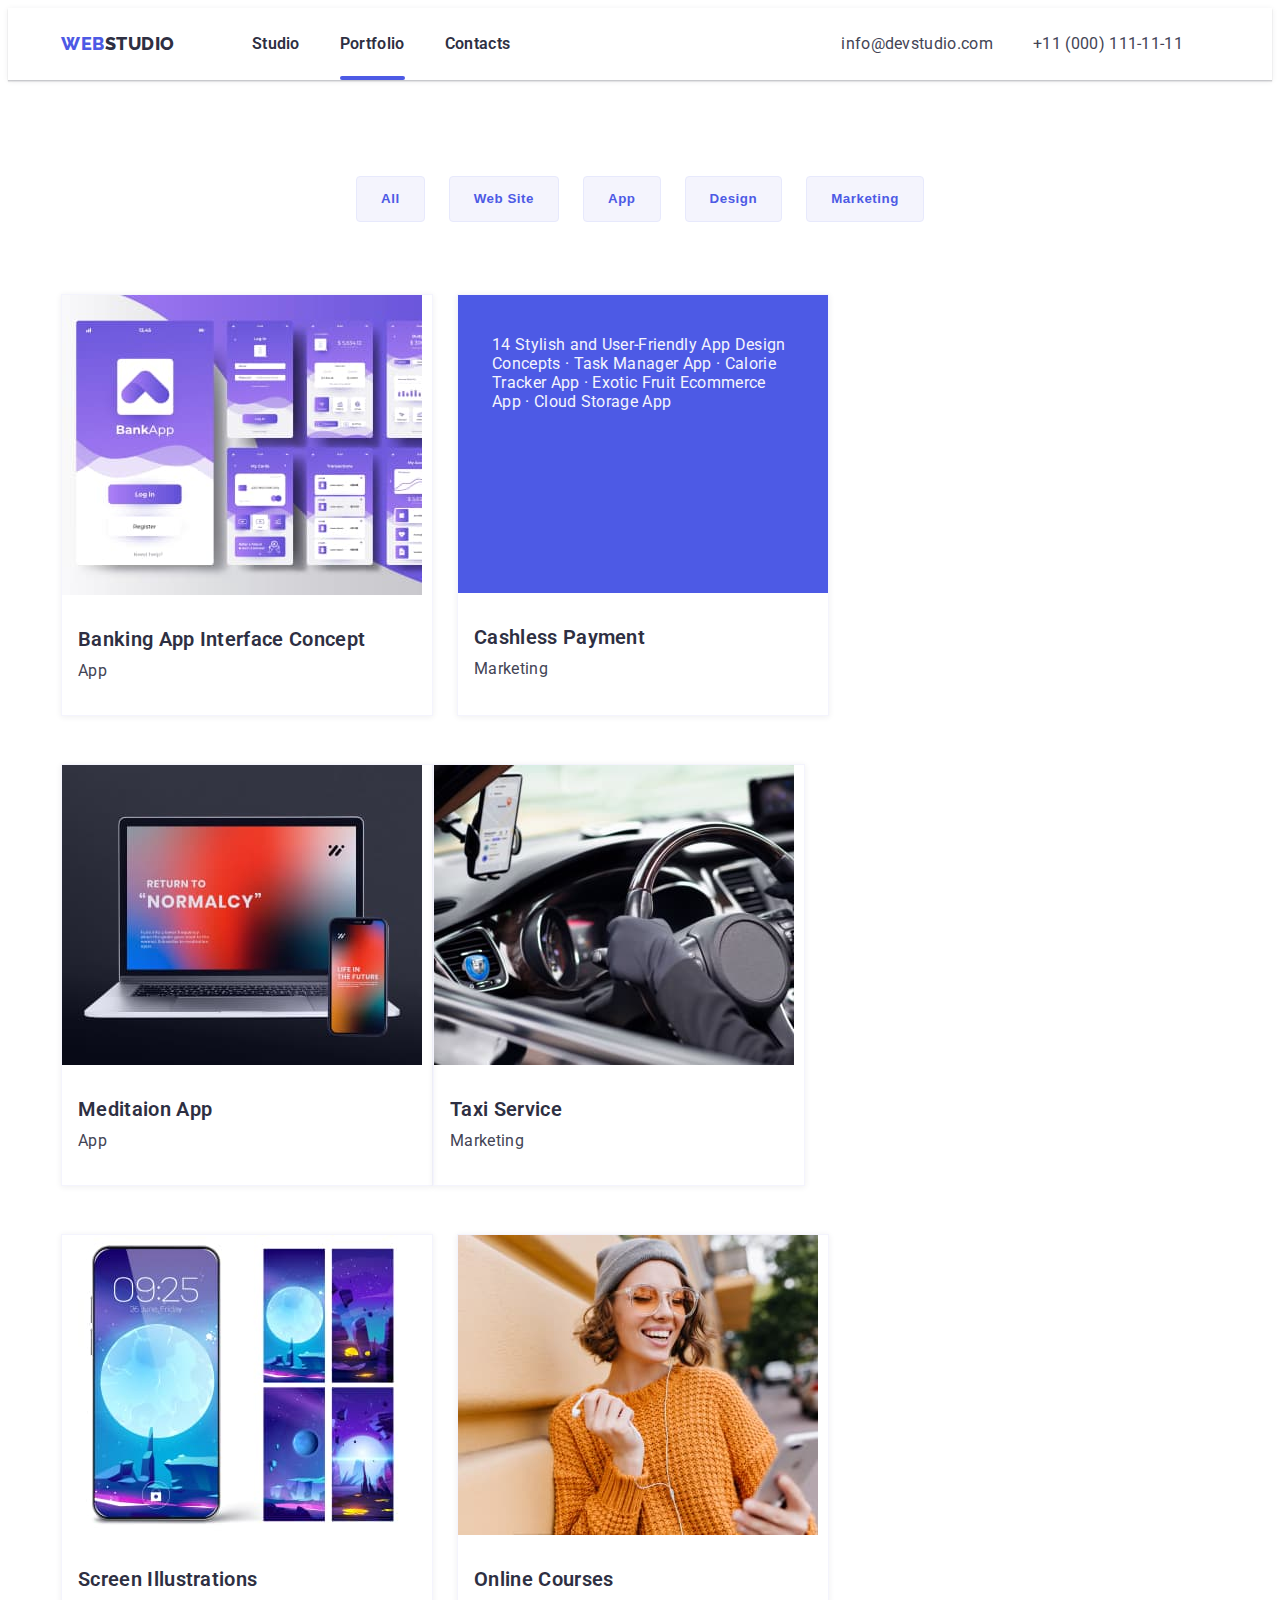
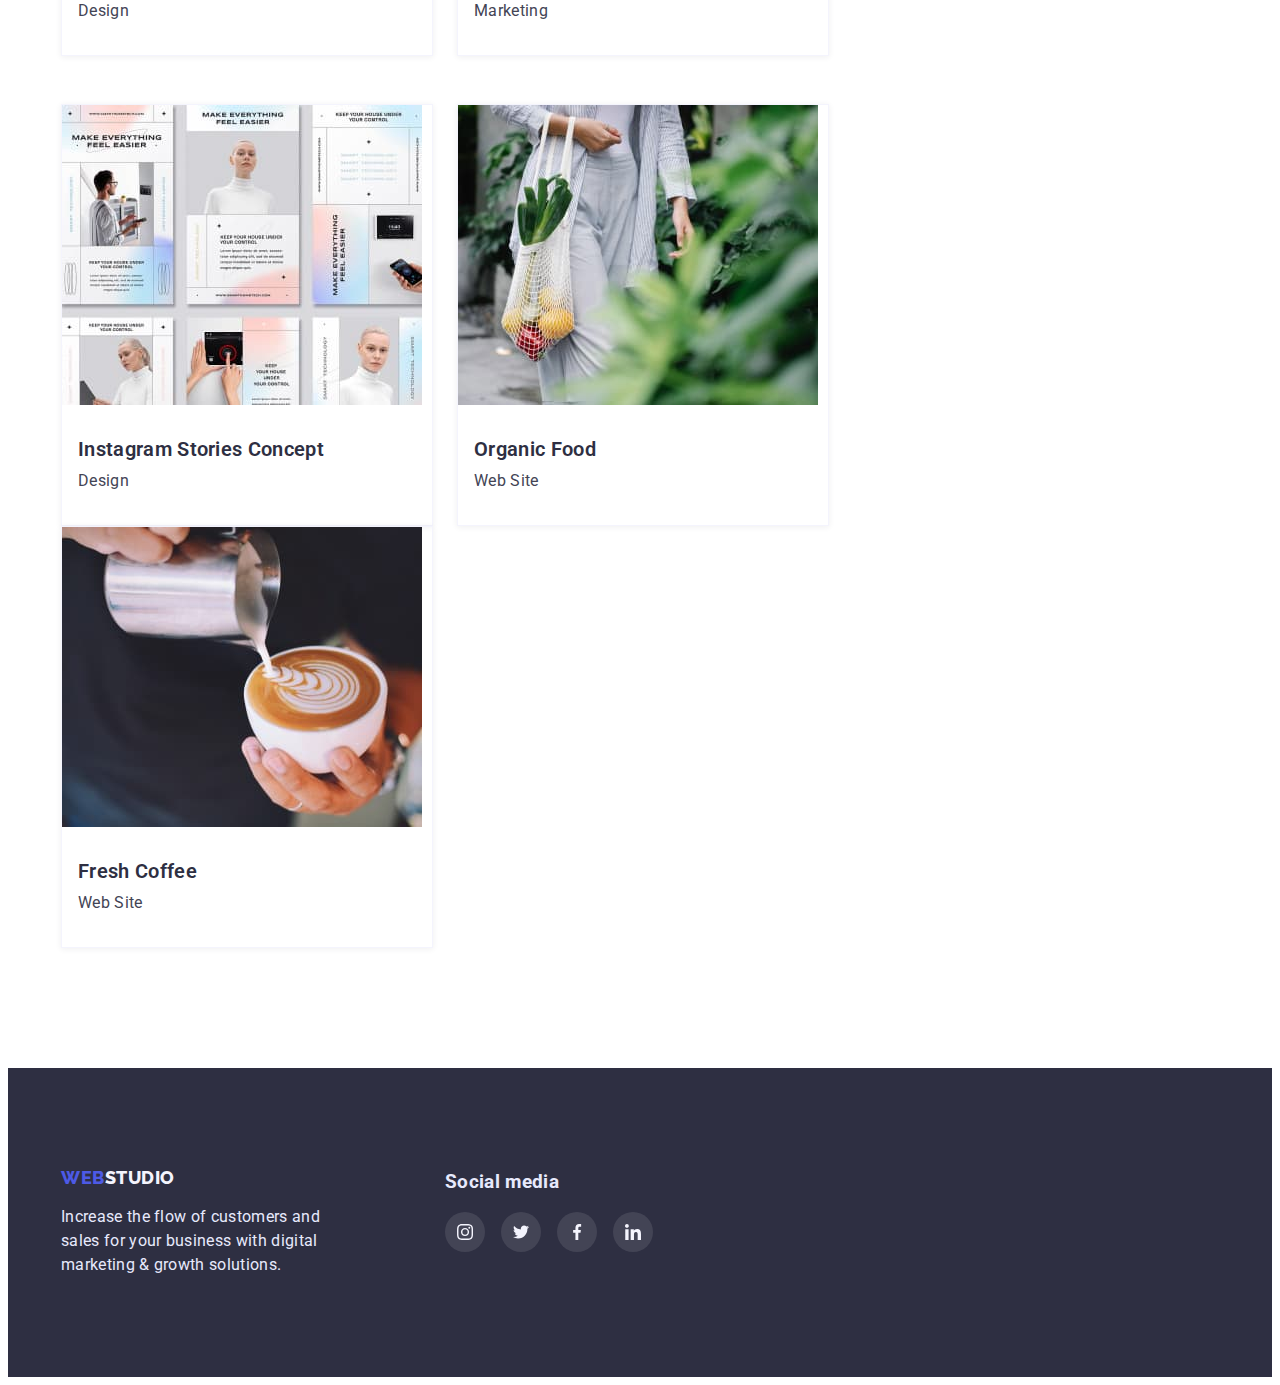
==== portfolio.html @ f709241f "Добавил анимацию" ====
<!DOCTYPE html>
<html lang="en">

<head>
	<meta charset="UTF-8">
	<meta http-equiv="X-UA-Compatible" content="IE=edge">
	<meta name="viewport" content="width=device-width, initial-scale=1.0">
	<link rel="preconnect" href="https://fonts.googleapis.com">
	<link rel="preconnect" href="https://fonts.gstatic.com" crossorigin>
	<link href="https://fonts.googleapis.com/css2?family=Raleway:wght@700&family=Roboto:wght@400;500;700;900&display=swap"
		rel="stylesheet">
	<link rel="stylesheet" href="https://cdnjs.cloudflare.com/ajax/libs/modern-normalize/1.1.0/modern-normalize.min.css"
		integrity="sha512-wpPYUAdjBVSE4KJnH1VR1HeZfpl1ub8YT/NKx4PuQ5NmX2tKuGu6U/JRp5y+Y8XG2tV+wKQpNHVUX03MfMFn9Q=="
		crossorigin="anonymous" referrerpolicy="no-referrer">
	<link rel="stylesheet" href="./css/styles.css">
	<title>Портфоліо</title>
</head>

<body>

	<!-- Навигация -->
	<header class="page-header">
		<div class="container flex">
			<nav class="page-nav flex">
				<a href="./index.html" class="logo"><span>Web</span>Studio</a>
				<ul class="nav-items flex">
					<li class="item">
						<a href="./index.html" class="link">Studio</a>
					</li>
					<li class="item">
						<a href="./portfolio.html" class="link current">Portfolio</a>
					</li>
					<li class="item">
						<a href="" class="link">Contacts</a>
					</li>
				</ul>
			</nav>
			<ul class="menu-contacts flex">
				<li class="item">
					<a href="mailto:info@devstudio.com" class="link">info@devstudio.com</a>
				</li>
				<li class="item">
					<a href="tel:+110001111111" class="link">+11 (000) 111-11-11</a>
				</li>
			</ul>
		</div>
	</header>

	<main class="portfolio section">
		<div class="container">
			<!-- Фильтр -->
			<ul class="filter-buttons flex">
				<li class="item"><button class="button" type="button">All</button></li>
				<li class="item"><button class="button" type="button">Web Site</button></li>
				<li class="item"><button class="button" type="button">App</button></li>
				<li class="item"><button class="button" type="button">Design</button></li>
				<li class="item"><button class="button" type="button">Marketing</button></li>
			</ul>

			<!-- Карточки -->
			<section class="project-cards">
				<ul class="project-cards">
					<li class="card">
						<img src="./images/bank-app.jpg" class="image" width="360" alt="Banking App Interface image">
						<div class="block">
							<h3 class="title">Banking App Interface Concept</h3>
							<p class="text">App</p>
						</div>
					</li>
					<li class="card">
						<!-- <img src="" class="image" width="360" alt=""> -->
						<div class="block-tmp">
							<p class="text-tmp">14 Stylish and User-Friendly App Design Concepts · Task Manager App · Calorie
								Tracker
								App
								· Exotic Fruit Ecommerce App ·
								Cloud Storage App</p>
						</div>
						<div class="block">
							<h3 class="title">Cashless Payment</h3>
							<p class="text">Marketing</p>
						</div>
					</li>
					<li class="card">
						<img src="./images/meditaion-app.jpg" class="image" width="360" alt="Meditaion App image">
						<div class="block">
							<h3 class="title">Meditaion App</h3>
							<p class="text">App</p>
						</div>
					</li>
					<li class="card">
						<img src="./images/taxi-service.jpg" class="image" width="360" alt="Taxi Service image">
						<div class="block">
							<h3 class="title">Taxi Service</h3>
							<p class="text">Marketing</p>
						</div>
					</li>
					<li class="card">
						<img src="./images/screen-illustrations.jpg" class="image" width="360" alt="Screen Illustrations image">
						<div class="block">
							<h3 class="title">Screen Illustrations</h3>
							<p class="text">Design</p>
						</div>
					</li>
					<li class="card">
						<img src="./images/online-courses.jpg" class="image" width="360" alt="Online Courses image">
						<div class="block">
							<h3 class="title">Online Courses</h3>
							<p class="text">Marketing</p>
						</div>
					</li>
					<li class="card">
						<img src="./images/instagram-stories-concept.jpg" class="image" width="360"
							alt="Instagram Stories Concept image">
						<div class="block">
							<h3 class="title">Instagram Stories Concept</h3>
							<p class="text">Design</p>
						</div>
					</li>
					<li class="card">
						<img src="./images/organic-food.jpg" class="image" width="360" alt="Organic Food image">
						<div class="block">
							<h3 class="title">Organic Food</h3>
							<p class="text">Web Site</p>
						</div>
					</li>
					<li class="card">
						<img src="./images/fresh-coffee.jpg" class="image" width="360" alt="Fresh Coffee image">
						<div class="block">
							<h3 class="title">Fresh Coffee</h3>
							<p class="text">Web Site</p>
						</div>
					</li>
				</ul>
			</section>
		</div>
	</main>

	<!-- Подвал -->
	<footer class="page-footer section">
		<div class="page-footer container">
			<div class="flex">
				<div class="logo-block">
					<a href="" class="logo footer"><span>Web</span>Studio</a>
					<p class="text footer">Increase the flow of customers and sales for your business with digital marketing &
						growth
						solutions.</p>
				</div>
				<div class="social-icons footer">
					<h3 class="title">Social media</h3>
					<ul class="list">
						<li class="item">
							<a class="link" href="">
								<svg class="icon">
									<use href="./images/icons.svg#icon-instagram"></use>
								</svg>
							</a>
						</li>
						<li class="item">
							<a class="link" href="">
								<svg class="icon">
									<use href="./images/icons.svg#icon-twitter"></use>
								</svg>
							</a>
						</li>
						<li class="item">
							<a class="link" href="">
								<svg class="icon">
									<use href="./images/icons.svg#icon-facebook"></use>
								</svg>
							</a>
						</li>
						<li class="item">
							<a class="link" href="">
								<svg class="icon">
									<use href="./images/icons.svg#icon-linkedin"></use>
								</svg>
							</a>
						</li>
					</ul>
				</div>
			</div>
		</div>
	</footer>
</body>

</html>
---- css/styles.css ----
/* Переменные */
:root {
	--brand-color: #4D5AE5;
	--heading-color: #2E2F42;
	--body-color: #434455;
	--raleway: 'Raleway', sans-serif;
	--roboto: 'Roboto', sans-serif;
}

body {
	color: var(--heading-color);
	font-family: var(--roboto);
	font-size: 16px;
	letter-spacing: 0.02em;
}

h1,
h2,
h3,
h4,
h5,
h6,
ul,
p {
	margin-top: 0;
	margin-bottom: 0;
}

a {
	text-decoration: none;
}

ul {
	list-style: none;
	padding: 0;
}

.container {
	width: 1158px;
	padding: 0 15px;
	margin: 0 auto;
	align-items: center;
}

.flex {
	display: flex;
}

.section {
	padding: 120px 0;
}

/* Хедер */
.page-header {
	margin: 0 auto;
	box-shadow:
		0px 2px 1px rgba(46, 47, 66, 0.08),
		0px 1px 1px rgba(46, 47, 66, 0.16),
		0px 1px 6px rgba(46, 47, 66, 0.08);
}

/* Логотип */
.logo {
	display: block;
	padding: 24px 0;
	margin-right: 77px;
	color: var(--heading-color);
	font-family: var(--raleway);
	font-size: 18px;
	font-weight: 800;
	line-height: 1.33;
	text-transform: uppercase;
	letter-spacing: 0.03em;
}

.logo span {
	color: var(--brand-color);
}

.logo:hover,
.logo:focus,
.logo.footer:hover,
.logo.footer:focus {
	color: var(--body-color);
	transition: color 250ms cubic-bezier(0.4, 0, 0.2, 1);
}

/* Навигация */
.nav-items .link {
	position: relative;
	display: block;
	color: var(--heading-color);
	font-weight: 600;
	line-height: 1.5;
	padding: 24px 0;
}

.nav-items .item+.item {
	margin-left: 40px;
}

.link.current::after {
	content: '';
	position: absolute;
	opacity: 1;
	left: 0;
	bottom: 0;
	width: 100%;
	height: 4px;
	background-color: var(--brand-color);
	border-radius: 2px;
}

.nav-items .link:hover,
.nav-items .link:focus {
	color: var(--brand-color);
	transition: color 250ms cubic-bezier(0.4, 0, 0.2, 1);
}

/* Контакты */
.menu-contacts {
	margin-left: 331px;
}

.menu-contacts .link {
	display: block;
	color: var(--body-color);
	line-height: 1.5;
	padding: 24px 0;
}

.menu-contacts .item+.item {
	margin-left: 40px;
}

.menu-contacts .link:hover,
.menu-contacts .link:focus {
	color: var(--brand-color);
	transition: color 250ms cubic-bezier(0.4, 0, 0.2, 1);
}

/* Кнопки */
.filter-buttons .button,
.hero .button {
	color: var(--brand-color);
	background: #F4F4FD;
	border: 1px solid #E7E9FC;
	border-radius: 4px;
	font-weight: 600;
	line-height: 1.5;
	letter-spacing: 0.04em;
	cursor: pointer;
}

.hero .button {
	width: 170px;
	height: 51px;
}

.hero .button:hover,
.hero .button:focus {
	box-shadow:
		0px 1px 6px rgba(46, 47, 66, 0.08),
		0px 1px 1px rgba(46, 47, 66, 0.16),
		0px 2px 1px rgba(46, 47, 66, 0.08);
	transition: box-shadow 250ms cubic-bezier(0.4, 0, 0.2, 1);
}

.hero .button:active {
	background-color: #404BBF;
	box-shadow: 0px 4px 4px rgba(0, 0, 0, 0.15);
}

.button:hover,
.button:focus {
	color: #FFFFFF;
	border: 1px solid transparent;
	background-color: var(--brand-color);
	transition: background-color 250ms cubic-bezier(0.4, 0, 0.2, 1);
}

.filter-buttons {
	margin-bottom: 72px;
	align-items: center;
	justify-content: center;
}

.filter-buttons .button {
	padding: 12px 24px;
}

.filter-buttons .button:hover,
.filter-buttons .button:focus {
	box-shadow:
		0px 3px 1px rgba(0, 0, 0, 0.1),
		0px 2px 1px rgba(0, 0, 0, 0.08),
		0px 2px 2px rgba(0, 0, 0, 0.12);
	transition: box-shadow 250ms cubic-bezier(0.4, 0, 0.2, 1);
}

/* ЗАГОЛОВКИ */
/* H1 title*/
.hero .heading {
	color: #FFFFFF;
	font-size: 56px;
	font-weight: 600;
	line-height: 1.07;
	margin-bottom: 48px;
	width: 492px;
	margin-left: auto;
	margin-right: auto;
}

/* H2 titles */
.features-examples .heading,
.team-cards .heading {
	font-size: 36px;
	font-weight: 600;
	line-height: 1.11;
}

/* H3 titles */
.project-cards .title,
.features-desc .title,
.team-cards .title {
	color: var(--heading-color);
	font-size: 20px;
	font-weight: 600;
	line-height: 1.2;
	margin-bottom: 8px;
}

/* p text */
.project-cards .text,
.features-desc .text,
.team-cards .text {
	color: var(--body-color);
	line-height: 1.5;
	letter-spacing: 0.02em;
}

/* Наша команда */
.team-list .block {
	padding: 32px 0 30px;
}

.project-cards .block {
	padding: 32px 0;
}

.team-list>.item {
	box-shadow:
		0px 1px 6px rgba(46, 47, 66, 0.08),
		0px 1px 1px rgba(46, 47, 66, 0.16),
		0px 2px 1px rgba(46, 47, 66, 0.08);
	border-radius: 0px 0px 4px 4px;
}

.examples-list .image,
.team-list .image,
.project-cards .image {
	display: block;
}

.page-hero {
	max-width: 1600px;
	margin: 0 auto;
	background-image:
		linear-gradient(to right, #2e2f42b3, #2e2f42b3),
		url(../images/people-office.jpg);
	background-size: cover;
	background-repeat: no-repeat;
	text-align: center;
	background-color: var(--heading-color);
}

.hero.container {
	display: inherit;
	text-align: center;
	padding: 192px 0;
}

.features-list .item {
	width: 264px;
}

.features-list .item+.item,
.examples-list .item+.item,
.team-list .item+.item,
.filter-buttons .item+.item {
	margin-left: 24px;
}

/* Карточки */
.portfolio.section {
	padding: 96px 0 120px;
}

.project-cards {
	display: flex;
	flex-wrap: wrap;
}

.project-cards .image {
	max-width: 100%;
}

.project-cards .card {
	flex-basis: calc((100% - 48px) / 3);
	width: 360px;
	margin-right: 24px;
	margin-bottom: 48px;
	border: 0.5px solid #F4F4FD;
	box-shadow: 0px 1px 6px rgba(46, 47, 66, 0.08);
}

.project-cards .card:nth-child(3n) {
	margin-right: 0px;
}

.project-cards .card:nth-last-child(-n + 3) {
	margin-bottom: 0px;
}

.project-cards .title,
.project-cards .text {
	margin-left: 16px;
}

/* Временная заглушка карточки */
.project-cards .block-tmp {
	background-color: var(--brand-color);
	height: 298px;
}

.card .text-tmp {
	color: #F4F4FD;
	padding: 40px 34px 164px;
}

.project-cards .card:hover,
.project-cards .card:focus {
	border: 0.5px solid #F4F4FD;
	box-shadow:
		0px 1px 6px rgba(46, 47, 66, 0.08),
		0px 1px 1px rgba(46, 47, 66, 0.16),
		0px 2px 1px rgba(46, 47, 66, 0.08);
	transition: box-shadow 250ms cubic-bezier(0.4, 0, 0.2, 1);
}

.features-examples {
	display: inherit;
	text-align: center;
	padding-top: 0;
}

.features-examples .heading,
.team-cards .heading,
.customers .heading {
	margin-bottom: 72px;
}

.team-cards.section {
	margin: 0 auto;
	background-color: #F4F4FD;
}

.team-cards {
	display: inherit;
	text-align: center;
}

.team-cards .text {
	margin-bottom: 12px;
}

.page-footer {
	margin: 0 auto;
	background-color: var(--heading-color);
}

.page-footer.section {
	padding: 100px 0;
}

.logo.footer {
	display: block;
	width: 115px;
	padding: 0;
	color: #F4F4FD;
	line-height: 1.16;
	margin-bottom: 16px;
}

.text.footer {
	color: #E7E9FC;
	line-height: 1.5;
	width: 264px;
}

.page-footer .title {
	color: #E7E9FC;
	line-height: 1.5;
	margin-bottom: 16px;
}

.feature-icon {
	display: flex;
	width: 264px;
	height: 112px;
	margin-bottom: 8px;
	justify-content: center;
	align-items: center;
	background: #F4F4FD;
	border-radius: 4px;
}

.social-icons .list {
	display: flex;
	justify-content: center;
	align-items: center;
}

.social-icons .link {
	display: flex;
	justify-content: center;
	align-items: center;
	background: var(--brand-color);
	width: 40px;
	height: 40px;
	border-radius: 50%;
}

.social-icons .icon {
	width: 16px;
	height: 16px;
}

.social-icons .link:hover,
.social-icons .link:focus,
.social-icons.footer .link:hover,
.social-icons.footer .link:focus {
	background: #31D0AA;
	transition: background 250ms cubic-bezier(0.4, 0, 0.2, 1);
}

.customers .heading {
	font-size: 36px;
	line-height: 42px;
	text-align: center;
	letter-spacing: 0.03em;
}

.customers .list {
	display: flex;
	justify-content: center;
	align-items: center;
}

.customers .item+.item {
	margin-left: 24px;
}

.customers .link {
	display: flex;
	justify-content: center;
	align-items: center;
	width: 168px;
	height: 88px;
	border: 1px solid #8E8F99;
	border-radius: 4px;
	fill: #8E8F99;
}

.customers .link:hover,
.customers .link:focus {
	border: 1px solid var(--brand-color);
	fill: var(--brand-color);
	transition: fill 250ms cubic-bezier(0.4, 0, 0.2, 1);
}

.social-icons.footer .item+.item {
	margin-left: 16px;
}

.social-icons.footer {
	margin-left: 120px;
	width: 208px;
}

.social-icons.footer .link {
	background: rgba(255, 255, 255, 0.1);
}
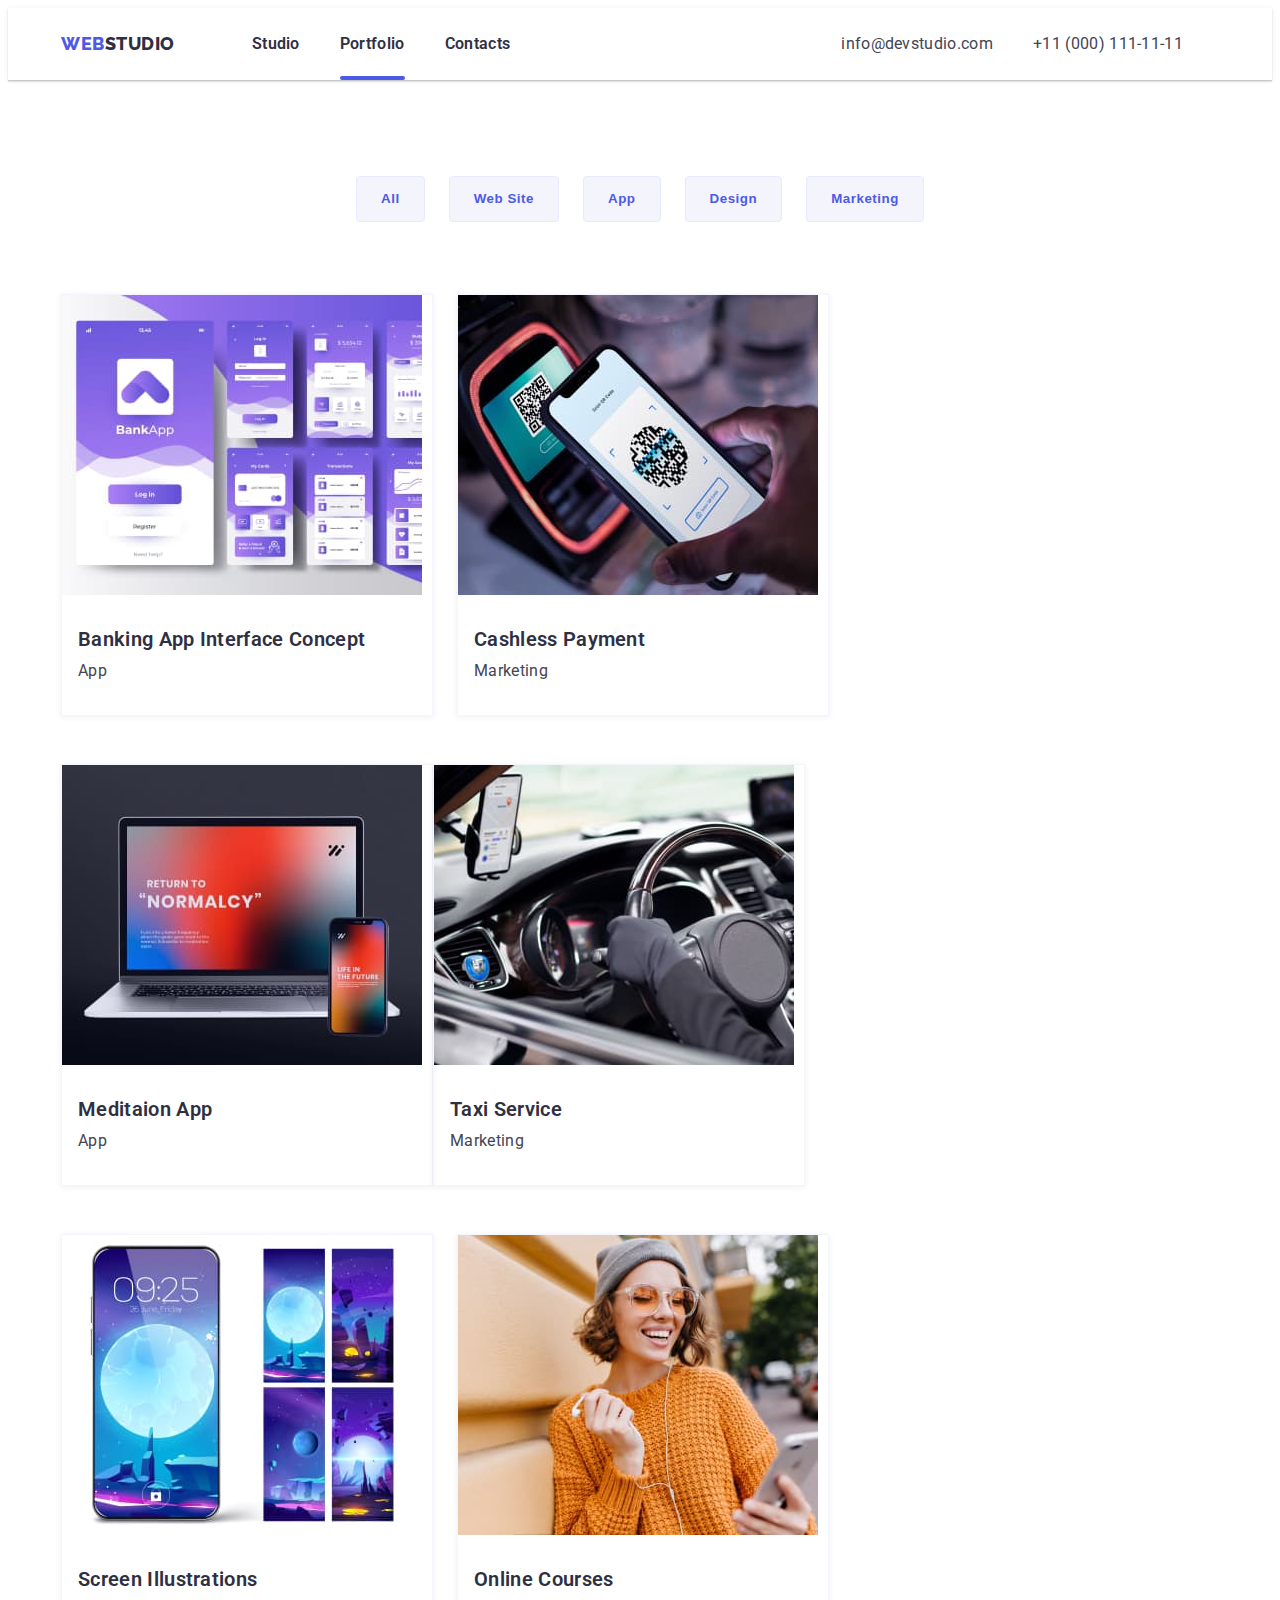
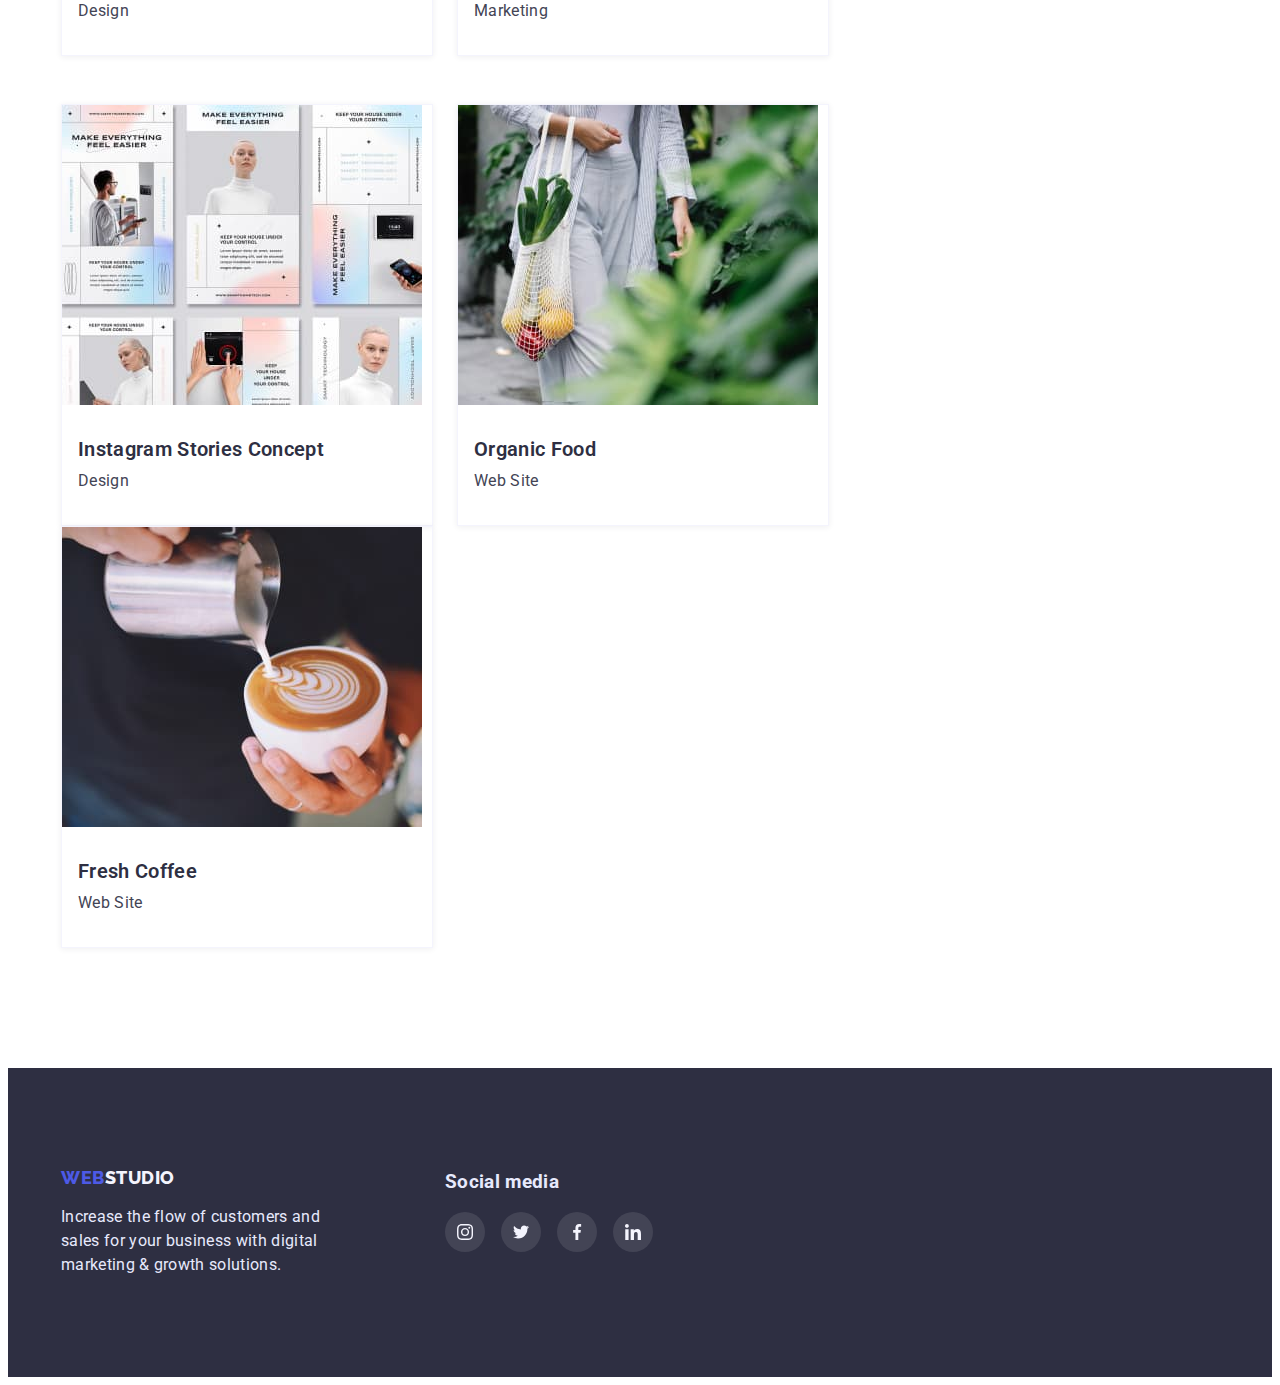
==== commit b2f38268: "Добавил overlay" ====
--- a/portfolio.html
+++ b/portfolio.html
@@ -61,75 +61,131 @@
 			<section class="project-cards">
 				<ul class="project-cards">
 					<li class="card">
-						<img src="./images/bank-app.jpg" class="image" width="360" alt="Banking App Interface image">
-						<div class="block">
-							<h3 class="title">Banking App Interface Concept</h3>
-							<p class="text">App</p>
+						<a href="">
+							<div class="img-block">
+								<img src="./images/bank-app.jpg" class="image" width="360" alt="Banking App Interface image">
+								<div class="overlay">
+									<p>Lorem ipsum dolor sit amet consectetur adipisicing elit. Corporis, eveniet.</p>
+								</div>
+							</div>
+							<div class="block">
+								<h3 class="title">Banking App Interface Concept</h3>
+								<p class="text">App</p>
+							</div>
+						</a>
+					</li>
+					<li class="card">
+						<a href="">
+							<div class="img-block">
+								<img src="./images/cashless-payment.jpg" class="image" width="360" alt="Cashless Payment">
+								<div class="overlay">
+									<p>Lorem ipsum dolor sit amet consectetur adipisicing elit. Corporis, eveniet.</p>
+								</div>
+							</div>
+							<div class="block">
+								<h3 class="title">Cashless Payment</h3>
+								<p class="text">Marketing</p>
+							</div>
+						</a>
+					</li>
+					<li class="card">
+						<a href="">
+							<div class="img-block">
+								<img src="./images/meditaion-app.jpg" class="image" width="360" alt="Meditaion App image">
+								<div class="overlay">
+									<p>Lorem ipsum dolor sit amet consectetur adipisicing elit. Corporis, eveniet.</p>
+								</div>
+							</div>
+							<div class="block">
+								<h3 class="title">Meditaion App</h3>
+								<p class="text">App</p>
+							</div>
+						</a>
+					</li>
+					<li class="card">
+						<a href="">
+							<div class="img-block">
+								<img src="./images/taxi-service.jpg" class="image" width="360" alt="Taxi Service image">
+								<div class="overlay">
+									<p>Lorem ipsum dolor sit amet consectetur adipisicing elit. Corporis, eveniet.</p>
+								</div>
+							</div>
+							<div class="block">
+								<h3 class="title">Taxi Service</h3>
+								<p class="text">Marketing</p>
+							</div>
+						</a>
+					</li>
+					<li class="card">
+						<a href=""></a>
+						<div class="img-block">
+							<img src="./images/screen-illustrations.jpg" class="image" width="360" alt="Screen Illustrations image">
+							<div class="overlay">
+								<p>Lorem ipsum dolor sit amet consectetur adipisicing elit. Corporis, eveniet.</p>
+							</div>
 						</div>
-					</li>
-					<li class="card">
-						<!-- <img src="" class="image" width="360" alt=""> -->
-						<div class="block-tmp">
-							<p class="text-tmp">14 Stylish and User-Friendly App Design Concepts · Task Manager App · Calorie
-								Tracker
-								App
-								· Exotic Fruit Ecommerce App ·
-								Cloud Storage App</p>
-						</div>
-						<div class="block">
-							<h3 class="title">Cashless Payment</h3>
-							<p class="text">Marketing</p>
-						</div>
-					</li>
-					<li class="card">
-						<img src="./images/meditaion-app.jpg" class="image" width="360" alt="Meditaion App image">
-						<div class="block">
-							<h3 class="title">Meditaion App</h3>
-							<p class="text">App</p>
-						</div>
-					</li>
-					<li class="card">
-						<img src="./images/taxi-service.jpg" class="image" width="360" alt="Taxi Service image">
-						<div class="block">
-							<h3 class="title">Taxi Service</h3>
-							<p class="text">Marketing</p>
-						</div>
-					</li>
-					<li class="card">
-						<img src="./images/screen-illustrations.jpg" class="image" width="360" alt="Screen Illustrations image">
 						<div class="block">
 							<h3 class="title">Screen Illustrations</h3>
 							<p class="text">Design</p>
 						</div>
-					</li>
-					<li class="card">
-						<img src="./images/online-courses.jpg" class="image" width="360" alt="Online Courses image">
-						<div class="block">
-							<h3 class="title">Online Courses</h3>
-							<p class="text">Marketing</p>
-						</div>
-					</li>
-					<li class="card">
-						<img src="./images/instagram-stories-concept.jpg" class="image" width="360"
-							alt="Instagram Stories Concept image">
-						<div class="block">
-							<h3 class="title">Instagram Stories Concept</h3>
-							<p class="text">Design</p>
-						</div>
-					</li>
-					<li class="card">
-						<img src="./images/organic-food.jpg" class="image" width="360" alt="Organic Food image">
-						<div class="block">
-							<h3 class="title">Organic Food</h3>
-							<p class="text">Web Site</p>
-						</div>
-					</li>
-					<li class="card">
-						<img src="./images/fresh-coffee.jpg" class="image" width="360" alt="Fresh Coffee image">
-						<div class="block">
-							<h3 class="title">Fresh Coffee</h3>
-							<p class="text">Web Site</p>
-						</div>
+						</a>
+					</li>
+					<li class="card">
+						<a href="">
+							<div class="img-block">
+								<img src="./images/online-courses.jpg" class="image" width="360" alt="Online Courses image">
+								<div class="overlay">
+									<p>Lorem ipsum dolor sit amet consectetur adipisicing elit. Corporis, eveniet.</p>
+								</div>
+							</div>
+							<div class="block">
+								<h3 class="title">Online Courses</h3>
+								<p class="text">Marketing</p>
+							</div>
+						</a>
+					</li>
+					<li class="card">
+						<a href="">
+							<div class="img-block">
+								<img src="./images/instagram-stories-concept.jpg" class="image" width="360"
+									alt="Instagram Stories Concept image">
+								<div class="overlay">
+									<p>Lorem ipsum dolor sit amet consectetur adipisicing elit. Corporis, eveniet.</p>
+								</div>
+							</div>
+							<div class="block">
+								<h3 class="title">Instagram Stories Concept</h3>
+								<p class="text">Design</p>
+							</div>
+						</a>
+					</li>
+					<li class="card">
+						<a href="">
+							<div class="img-block">
+								<img src="./images/organic-food.jpg" class="image" width="360" alt="Organic Food image">
+								<div class="overlay">
+									<p>Lorem ipsum dolor sit amet consectetur adipisicing elit. Corporis, eveniet.</p>
+								</div>
+							</div>
+							<div class="block">
+								<h3 class="title">Organic Food</h3>
+								<p class="text">Web Site</p>
+							</div>
+						</a>
+					</li>
+					<li class="card">
+						<a href="">
+							<div class="img-block">
+								<img src="./images/fresh-coffee.jpg" class="image" width="360" alt="Fresh Coffee image">
+								<div class="overlay">
+									<p>Lorem ipsum dolor sit amet consectetur adipisicing elit. Corporis, eveniet.</p>
+								</div>
+							</div>
+							<div class="block">
+								<h3 class="title">Fresh Coffee</h3>
+								<p class="text">Web Site</p>
+							</div>
+						</a>
 					</li>
 				</ul>
 			</section>
--- a/css/styles.css
+++ b/css/styles.css
@@ -301,6 +301,34 @@
 	flex-wrap: wrap;
 }
 
+
+/* OVERLAY */
+.img-block {
+	position: relative;
+	overflow: hidden;
+}
+
+.overlay {
+	position: absolute;
+	top: 0;
+	left: 0;
+	width: 100%;
+	height: 100%;
+	background-color: var(--brand-color);
+	transform: translateY(100%);
+	transition: transform 250ms cubic-bezier(0.4, 0, 0.2, 1);
+}
+
+.overlay>p {
+	color: #F4F4FD;
+	line-height: 1.5;
+	padding: 40px 32px;
+}
+
+.project-cards .card:hover .overlay {
+	transform: translateY(0);
+}
+
 .project-cards .image {
 	max-width: 100%;
 }
